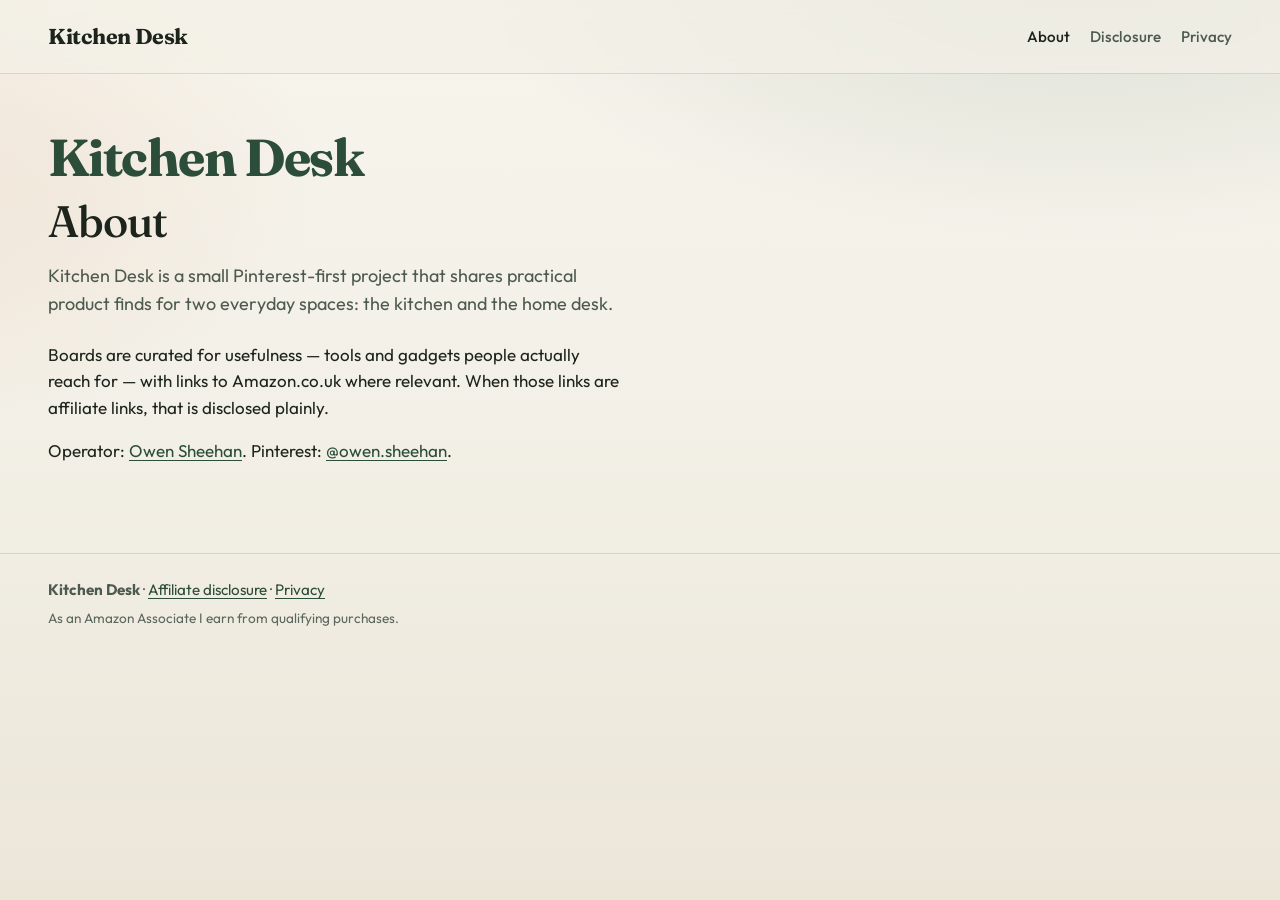
==== about.html @ 9e10f4c2 "Initial Kitchen Desk static site for Associates and Pinterest. Public landing, about, privacy, and a" ====
<!DOCTYPE html>
<html lang="en-GB">
  <head>
    <meta charset="utf-8" />
    <meta name="viewport" content="width=device-width, initial-scale=1" />
    <title>About — Kitchen Desk</title>
    <meta
      name="description"
      content="What Kitchen Desk is: curated kitchen gadget and home-office product finds on Pinterest."
    />
    <link rel="preconnect" href="https://fonts.googleapis.com" />
    <link rel="preconnect" href="https://fonts.gstatic.com" crossorigin />
    <link
      href="https://fonts.googleapis.com/css2?family=Fraunces:opsz,wght@9..144,500;9..144,700&family=Outfit:wght@400;500;600&display=swap"
      rel="stylesheet"
    />
    <link rel="stylesheet" href="styles.css" />
  </head>
  <body>
    <a class="skip" href="#main">Skip to content</a>
    <header class="site-header">
      <a class="brand" href="index.html">Kitchen Desk</a>
      <nav aria-label="Primary">
        <a href="about.html" aria-current="page">About</a>
        <a href="disclosure.html">Disclosure</a>
        <a href="privacy.html">Privacy</a>
      </nav>
    </header>

    <main id="main" class="page">
      <p class="brand-mark">Kitchen Desk</p>
      <h1>About</h1>
      <p class="lede">
        Kitchen Desk is a small Pinterest-first project that shares practical
        product finds for two everyday spaces: the kitchen and the home desk.
      </p>
      <p>
        Boards are curated for usefulness — tools and gadgets people actually
        reach for — with links to Amazon.co.uk where relevant. When those links
        are affiliate links, that is disclosed plainly.
      </p>
      <p>
        Operator:
        <a href="mailto:owen.sheehan@vaaltd.co.uk">Owen Sheehan</a>. Pinterest:
        <a
          href="https://uk.pinterest.com/owen.sheehan/"
          rel="noopener noreferrer"
          >@owen.sheehan</a
        >.
      </p>
    </main>

    <footer class="site-footer">
      <p>
        <strong>Kitchen Desk</strong> ·
        <a href="disclosure.html">Affiliate disclosure</a> ·
        <a href="privacy.html">Privacy</a>
      </p>
      <p class="fine">
        As an Amazon Associate I earn from qualifying purchases.
      </p>
    </footer>
  </body>
</html>
---- styles.css ----
:root {
  --ink: #1c241c;
  --muted: #4d5a4f;
  --paper: #f3f0e7;
  --paper-deep: #e7e2d4;
  --sage: #3f6b52;
  --sage-deep: #2c4d3a;
  --accent: #c45c26;
  --line: rgba(28, 36, 28, 0.12);
  --shadow: 0 24px 60px rgba(28, 36, 28, 0.12);
  --font-display: "Fraunces", Georgia, serif;
  --font-body: "Outfit", system-ui, sans-serif;
}

*,
*::before,
*::after {
  box-sizing: border-box;
}

html {
  scroll-behavior: smooth;
}

body {
  margin: 0;
  min-height: 100vh;
  color: var(--ink);
  font-family: var(--font-body);
  font-size: 1.0625rem;
  line-height: 1.55;
  background:
    radial-gradient(1200px 600px at 85% -10%, rgba(63, 107, 82, 0.18), transparent 55%),
    radial-gradient(900px 500px at -10% 20%, rgba(196, 92, 38, 0.1), transparent 50%),
    linear-gradient(180deg, #f7f4ec 0%, var(--paper) 45%, #ebe6d8 100%);
}

img {
  max-width: 100%;
  display: block;
}

a {
  color: var(--sage-deep);
  text-underline-offset: 0.18em;
}

a:hover {
  color: var(--accent);
}

.skip {
  position: absolute;
  left: -999px;
  top: 0;
  background: var(--ink);
  color: var(--paper);
  padding: 0.5rem 0.75rem;
  z-index: 100;
}

.skip:focus {
  left: 0.75rem;
  top: 0.75rem;
}

.site-header {
  display: flex;
  align-items: center;
  justify-content: space-between;
  gap: 1rem;
  padding: 1.25rem clamp(1.25rem, 4vw, 3rem);
  border-bottom: 1px solid var(--line);
  backdrop-filter: blur(8px);
  background: rgba(243, 240, 231, 0.72);
  position: sticky;
  top: 0;
  z-index: 10;
}

.brand {
  font-family: var(--font-display);
  font-weight: 700;
  font-size: 1.35rem;
  letter-spacing: -0.02em;
  color: var(--ink);
  text-decoration: none;
}

.site-header nav {
  display: flex;
  flex-wrap: wrap;
  gap: 0.85rem 1.25rem;
}

.site-header nav a {
  text-decoration: none;
  color: var(--muted);
  font-weight: 500;
  font-size: 0.95rem;
}

.site-header nav a[aria-current="page"],
.site-header nav a:hover {
  color: var(--ink);
}

.hero {
  display: grid;
  grid-template-columns: 1.05fr 0.95fr;
  gap: clamp(1.5rem, 4vw, 3.5rem);
  align-items: center;
  min-height: calc(100vh - 5.5rem);
  padding: clamp(2rem, 6vw, 4.5rem) clamp(1.25rem, 4vw, 3rem)
    clamp(2.5rem, 6vw, 4rem);
}

.brand-mark {
  margin: 0 0 0.75rem;
  font-family: var(--font-display);
  font-size: clamp(2rem, 5vw, 3.25rem);
  font-weight: 700;
  letter-spacing: -0.03em;
  line-height: 1.05;
  color: var(--sage-deep);
}

.hero h1,
.page h1 {
  margin: 0 0 1rem;
  font-family: var(--font-display);
  font-weight: 500;
  font-size: clamp(1.75rem, 4.2vw, 2.75rem);
  letter-spacing: -0.02em;
  line-height: 1.12;
}

.lede {
  margin: 0 0 1.5rem;
  max-width: 36rem;
  color: var(--muted);
  font-size: 1.125rem;
}

.cta-row {
  display: flex;
  flex-wrap: wrap;
  gap: 0.75rem;
}

.btn {
  display: inline-flex;
  align-items: center;
  justify-content: center;
  padding: 0.8rem 1.25rem;
  border-radius: 0.35rem;
  font-weight: 600;
  text-decoration: none;
  transition: transform 180ms ease, background 180ms ease, color 180ms ease;
}

.btn:hover {
  transform: translateY(-1px);
}

.btn-primary {
  background: var(--sage);
  color: #f7f4ec;
}

.btn-primary:hover {
  background: var(--sage-deep);
  color: #fff;
}

.btn-ghost {
  background: transparent;
  color: var(--ink);
  border: 1px solid var(--line);
}

.btn-ghost:hover {
  border-color: var(--ink);
  color: var(--ink);
}

.hero-visual {
  position: relative;
  min-height: 22rem;
  border-radius: 1.25rem;
  overflow: hidden;
  box-shadow: var(--shadow);
  background:
    linear-gradient(145deg, #dfe8df 0%, #c9d6c8 40%, #b7c7b4 100%);
  animation: rise-in 900ms ease both;
}

.scene {
  position: absolute;
  inset: 0;
  transform-origin: center;
  animation: float-scene 8s ease-in-out infinite;
}

.plane {
  position: absolute;
  border-radius: 0.5rem;
}

.plane.desk {
  left: 8%;
  right: 8%;
  bottom: 18%;
  height: 42%;
  background: linear-gradient(180deg, #8b6a4a 0%, #6e5138 100%);
  box-shadow: 0 18px 30px rgba(28, 36, 28, 0.2);
}

.plane.board {
  top: 14%;
  left: 14%;
  width: 48%;
  height: 38%;
  background:
    linear-gradient(180deg, rgba(255, 255, 255, 0.35), transparent 40%),
    repeating-linear-gradient(
      90deg,
      #f4efe4 0 28%,
      #e7dfd0 28% 30%,
      #f4efe4 30% 58%,
      #e7dfd0 58% 60%,
      #f4efe4 60% 100%
    );
  border: 10px solid #5d4632;
  transform: rotate(-4deg);
  animation: tilt-board 7s ease-in-out infinite;
}

.object {
  position: absolute;
}

.object.mug {
  width: 3.2rem;
  height: 3.8rem;
  right: 22%;
  bottom: 34%;
  background: #f0ebe0;
  border-radius: 0.4rem 0.4rem 0.55rem 0.55rem;
  box-shadow: inset -8px 0 0 rgba(0, 0, 0, 0.06);
}

.object.mug::after {
  content: "";
  position: absolute;
  right: -0.7rem;
  top: 0.7rem;
  width: 0.9rem;
  height: 1.4rem;
  border: 3px solid #d8d0c2;
  border-left: 0;
  border-radius: 0 0.8rem 0.8rem 0;
}

.object.tool {
  width: 5.5rem;
  height: 0.7rem;
  left: 24%;
  bottom: 28%;
  background: linear-gradient(90deg, #c0c6c2, #8d9490 55%, #d7b56d);
  border-radius: 999px;
  transform: rotate(18deg);
  animation: slide-tool 6s ease-in-out infinite;
}

.object.leaf {
  width: 3rem;
  height: 4.2rem;
  right: 12%;
  top: 18%;
  background: radial-gradient(circle at 30% 30%, #7ea57a, #3f6b52 70%);
  border-radius: 60% 40% 55% 45%;
  transform: rotate(18deg);
  opacity: 0.9;
  animation: sway-leaf 5.5s ease-in-out infinite;
}

.strip {
  margin: 0 clamp(1.25rem, 4vw, 3rem) clamp(2.5rem, 6vw, 4rem);
  padding: clamp(1.75rem, 4vw, 2.5rem);
  border-top: 1px solid var(--line);
  max-width: 42rem;
  animation: rise-in 1100ms ease both;
}

.strip h2 {
  margin: 0 0 0.6rem;
  font-family: var(--font-display);
  font-weight: 500;
  font-size: 1.6rem;
}

.strip p {
  margin: 0;
  color: var(--muted);
}

.page {
  max-width: 42rem;
  padding: clamp(2rem, 5vw, 3.5rem) clamp(1.25rem, 4vw, 3rem)
    clamp(3rem, 6vw, 4.5rem);
}

.page h2 {
  margin: 2rem 0 0.6rem;
  font-family: var(--font-display);
  font-weight: 500;
  font-size: 1.35rem;
}

.page ul {
  padding-left: 1.2rem;
  color: var(--muted);
}

.page li + li {
  margin-top: 0.4rem;
}

.page code {
  font-size: 0.95em;
  background: var(--paper-deep);
  padding: 0.1rem 0.35rem;
  border-radius: 0.25rem;
}

.site-footer {
  border-top: 1px solid var(--line);
  padding: 1.5rem clamp(1.25rem, 4vw, 3rem) 2rem;
  color: var(--muted);
  font-size: 0.95rem;
}

.site-footer p {
  margin: 0 0 0.4rem;
}

.fine {
  font-size: 0.85rem;
  opacity: 0.9;
}

@keyframes rise-in {
  from {
    opacity: 0;
    transform: translateY(14px);
  }
  to {
    opacity: 1;
    transform: translateY(0);
  }
}

@keyframes float-scene {
  0%,
  100% {
    transform: translateY(0);
  }
  50% {
    transform: translateY(-8px);
  }
}

@keyframes tilt-board {
  0%,
  100% {
    transform: rotate(-4deg);
  }
  50% {
    transform: rotate(-2.5deg);
  }
}

@keyframes slide-tool {
  0%,
  100% {
    transform: rotate(18deg) translateX(0);
  }
  50% {
    transform: rotate(18deg) translateX(6px);
  }
}

@keyframes sway-leaf {
  0%,
  100% {
    transform: rotate(18deg);
  }
  50% {
    transform: rotate(12deg);
  }
}

@media (max-width: 860px) {
  .hero {
    grid-template-columns: 1fr;
    min-height: auto;
  }

  .hero-visual {
    min-height: 18rem;
    order: -1;
  }
}

@media (prefers-reduced-motion: reduce) {
  *,
  *::before,
  *::after {
    animation: none !important;
    transition: none !important;
  }
}
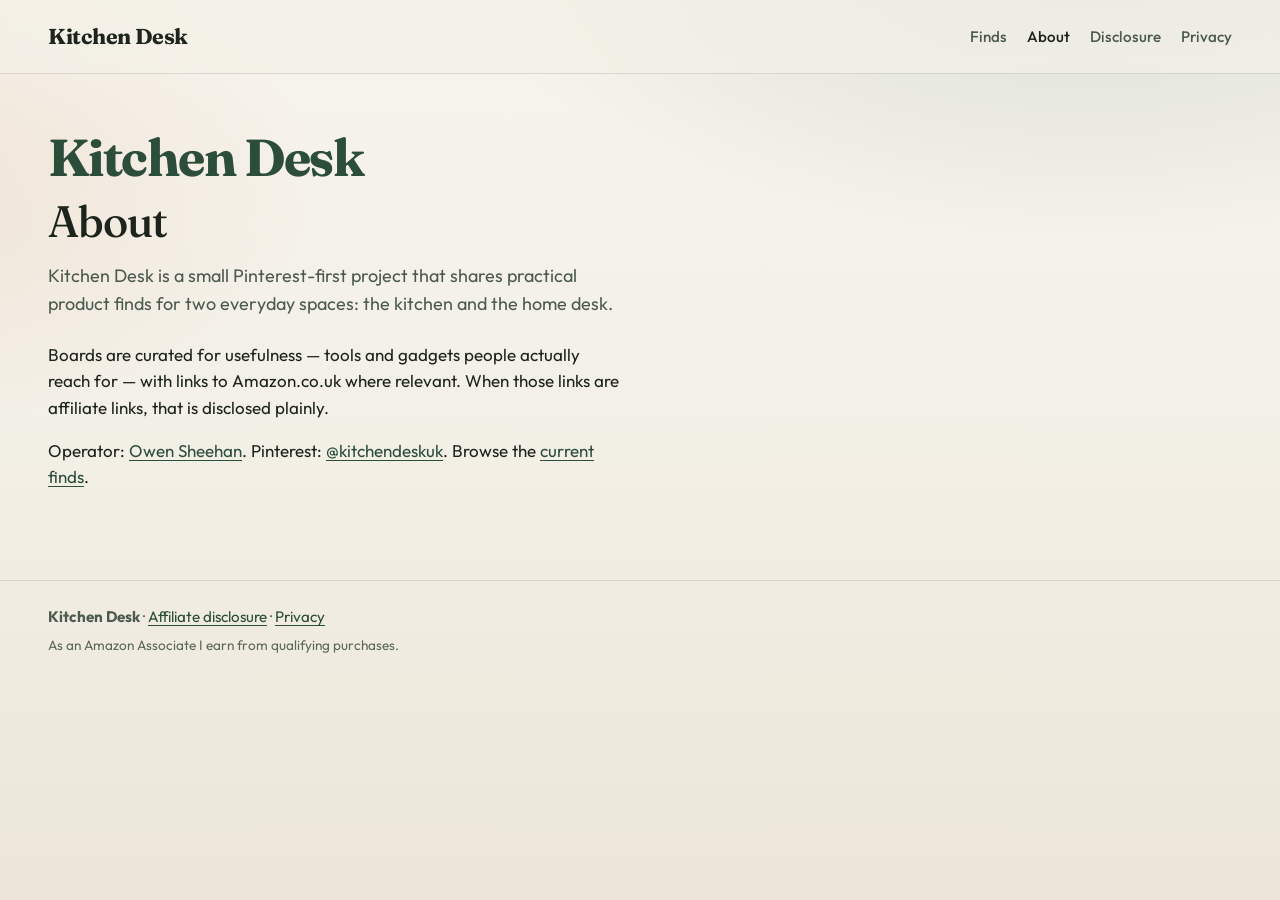
==== commit cf88a705: "Add current finds page with eight affiliate product links. Gives Kitchen Desk a public product list " ====
--- a/about.html
+++ b/about.html
@@ -21,6 +21,7 @@
     <header class="site-header">
       <a class="brand" href="index.html">Kitchen Desk</a>
       <nav aria-label="Primary">
+        <a href="finds.html">Finds</a>
         <a href="about.html" aria-current="page">About</a>
         <a href="disclosure.html">Disclosure</a>
         <a href="privacy.html">Privacy</a>
@@ -43,10 +44,12 @@
         Operator:
         <a href="mailto:owen.sheehan@vaaltd.co.uk">Owen Sheehan</a>. Pinterest:
         <a
-          href="https://uk.pinterest.com/owen.sheehan/"
+          href="https://uk.pinterest.com/kitchendeskuk/"
           rel="noopener noreferrer"
-          >@owen.sheehan</a
+          >@kitchendeskuk</a
         >.
+        Browse the
+        <a href="finds.html">current finds</a>.
       </p>
     </main>
 
--- a/styles.css
+++ b/styles.css
@@ -305,6 +305,70 @@
   color: var(--muted);
 }
 
+.finds-page {
+  max-width: 46rem;
+}
+
+.find-list {
+  list-style: none;
+  margin: 0 0 2.5rem;
+  padding: 0;
+}
+
+.find-list li + li {
+  margin-top: 1rem;
+}
+
+.find {
+  display: grid;
+  grid-template-columns: 7.5rem 1fr;
+  gap: 1rem;
+  align-items: start;
+  padding: 0.85rem 0;
+  border-bottom: 1px solid var(--line);
+  text-decoration: none;
+  color: inherit;
+  transition: opacity 160ms ease;
+}
+
+.find:hover {
+  opacity: 0.88;
+  color: inherit;
+}
+
+.find img {
+  width: 7.5rem;
+  height: 7.5rem;
+  object-fit: contain;
+  background: rgba(255, 255, 255, 0.55);
+  border-radius: 0.35rem;
+}
+
+.find h3 {
+  margin: 0 0 0.35rem;
+  font-family: var(--font-display);
+  font-weight: 500;
+  font-size: 1.15rem;
+  letter-spacing: -0.01em;
+}
+
+.find p {
+  margin: 0 0 0.45rem;
+  color: var(--muted);
+  font-size: 0.98rem;
+}
+
+.find-meta {
+  color: var(--sage-deep);
+  font-weight: 600;
+  font-size: 0.9rem;
+}
+
+.finds-note {
+  margin-top: 1rem;
+  color: var(--muted);
+}
+
 .page {
   max-width: 42rem;
   padding: clamp(2rem, 5vw, 3.5rem) clamp(1.25rem, 4vw, 3rem)
